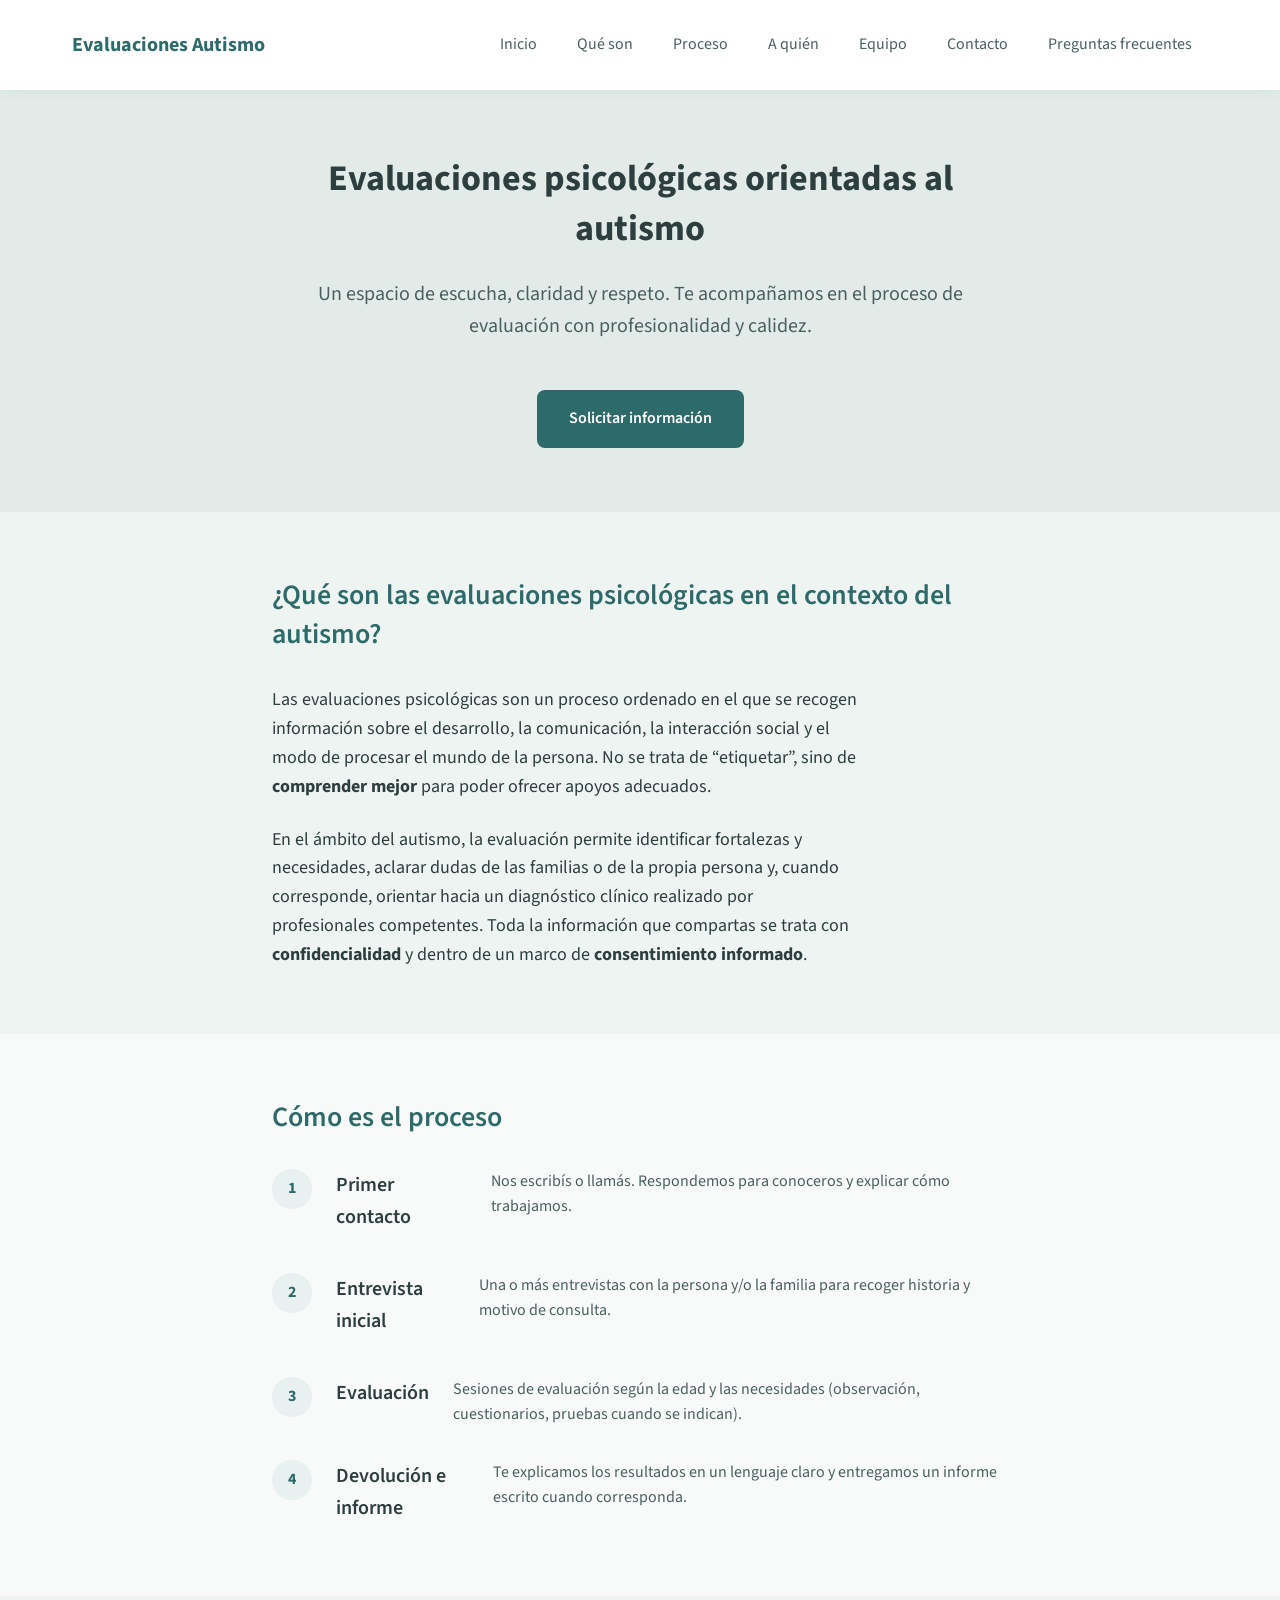
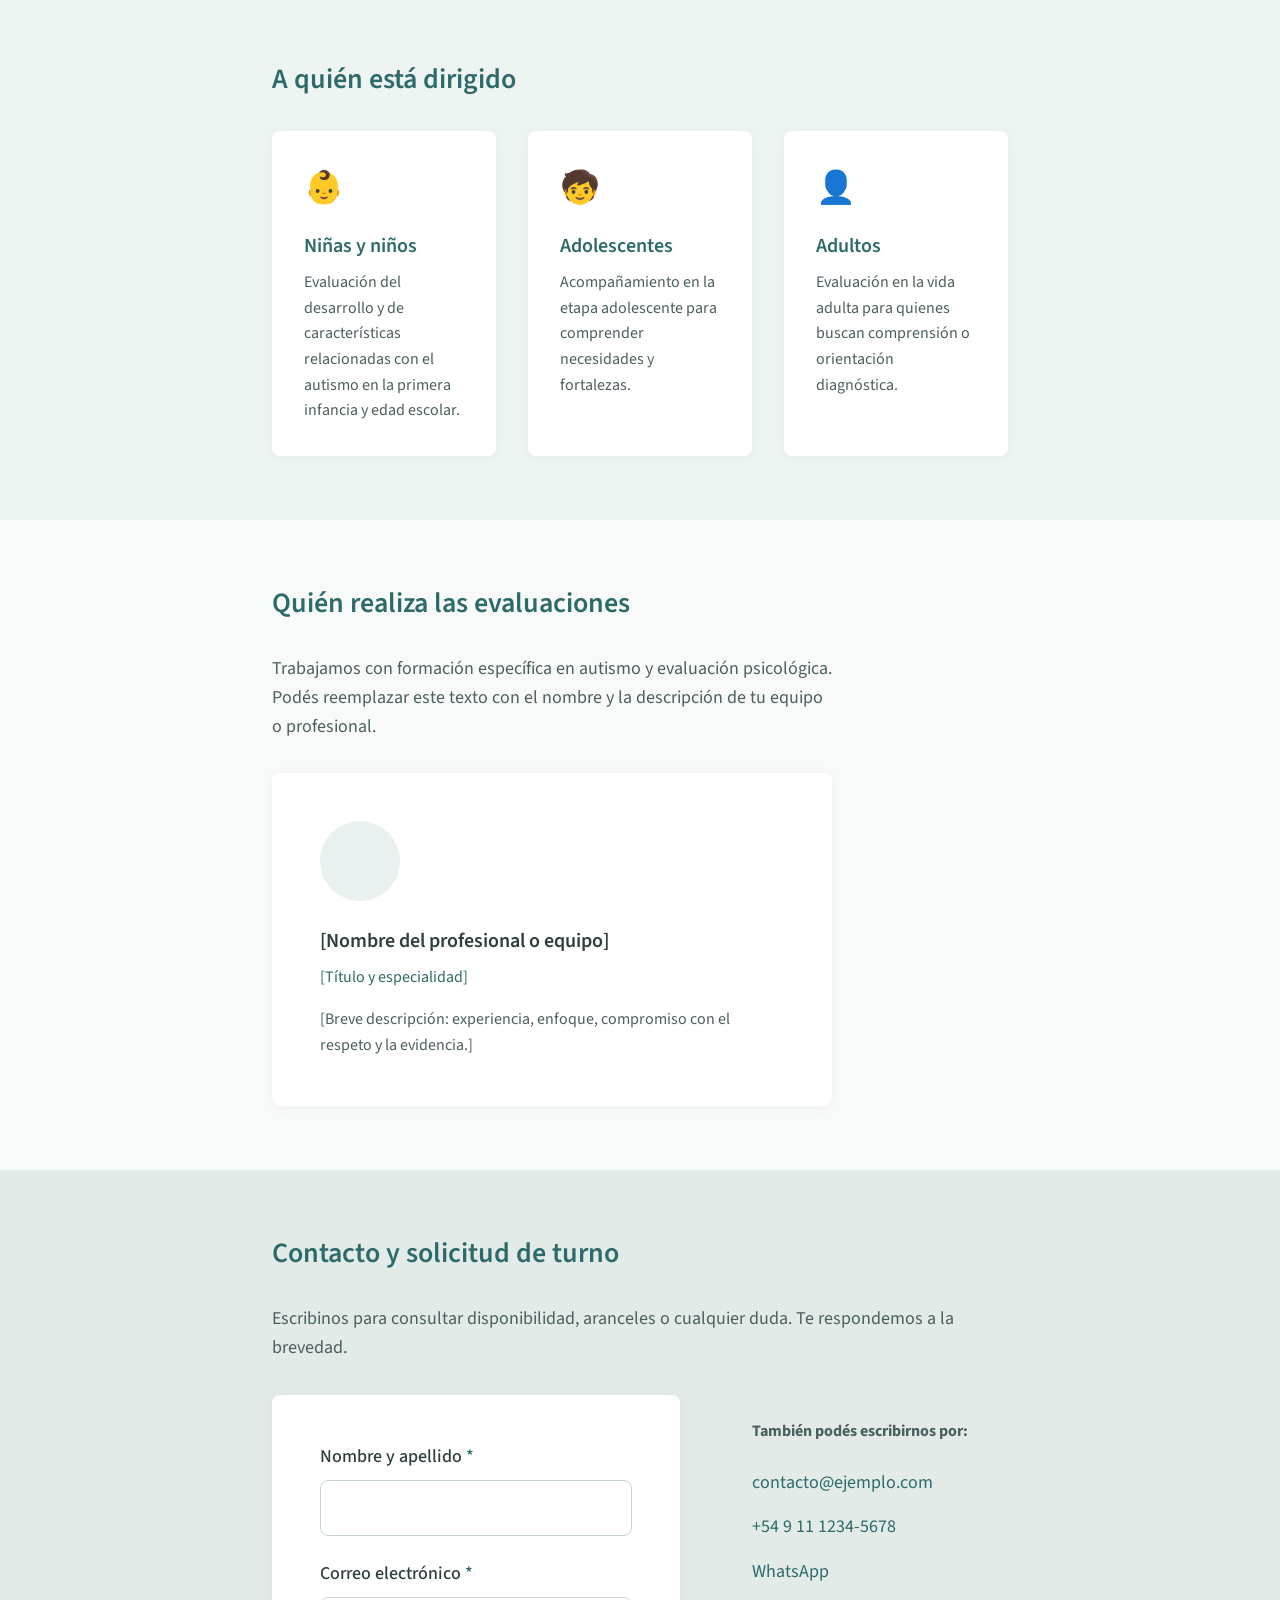
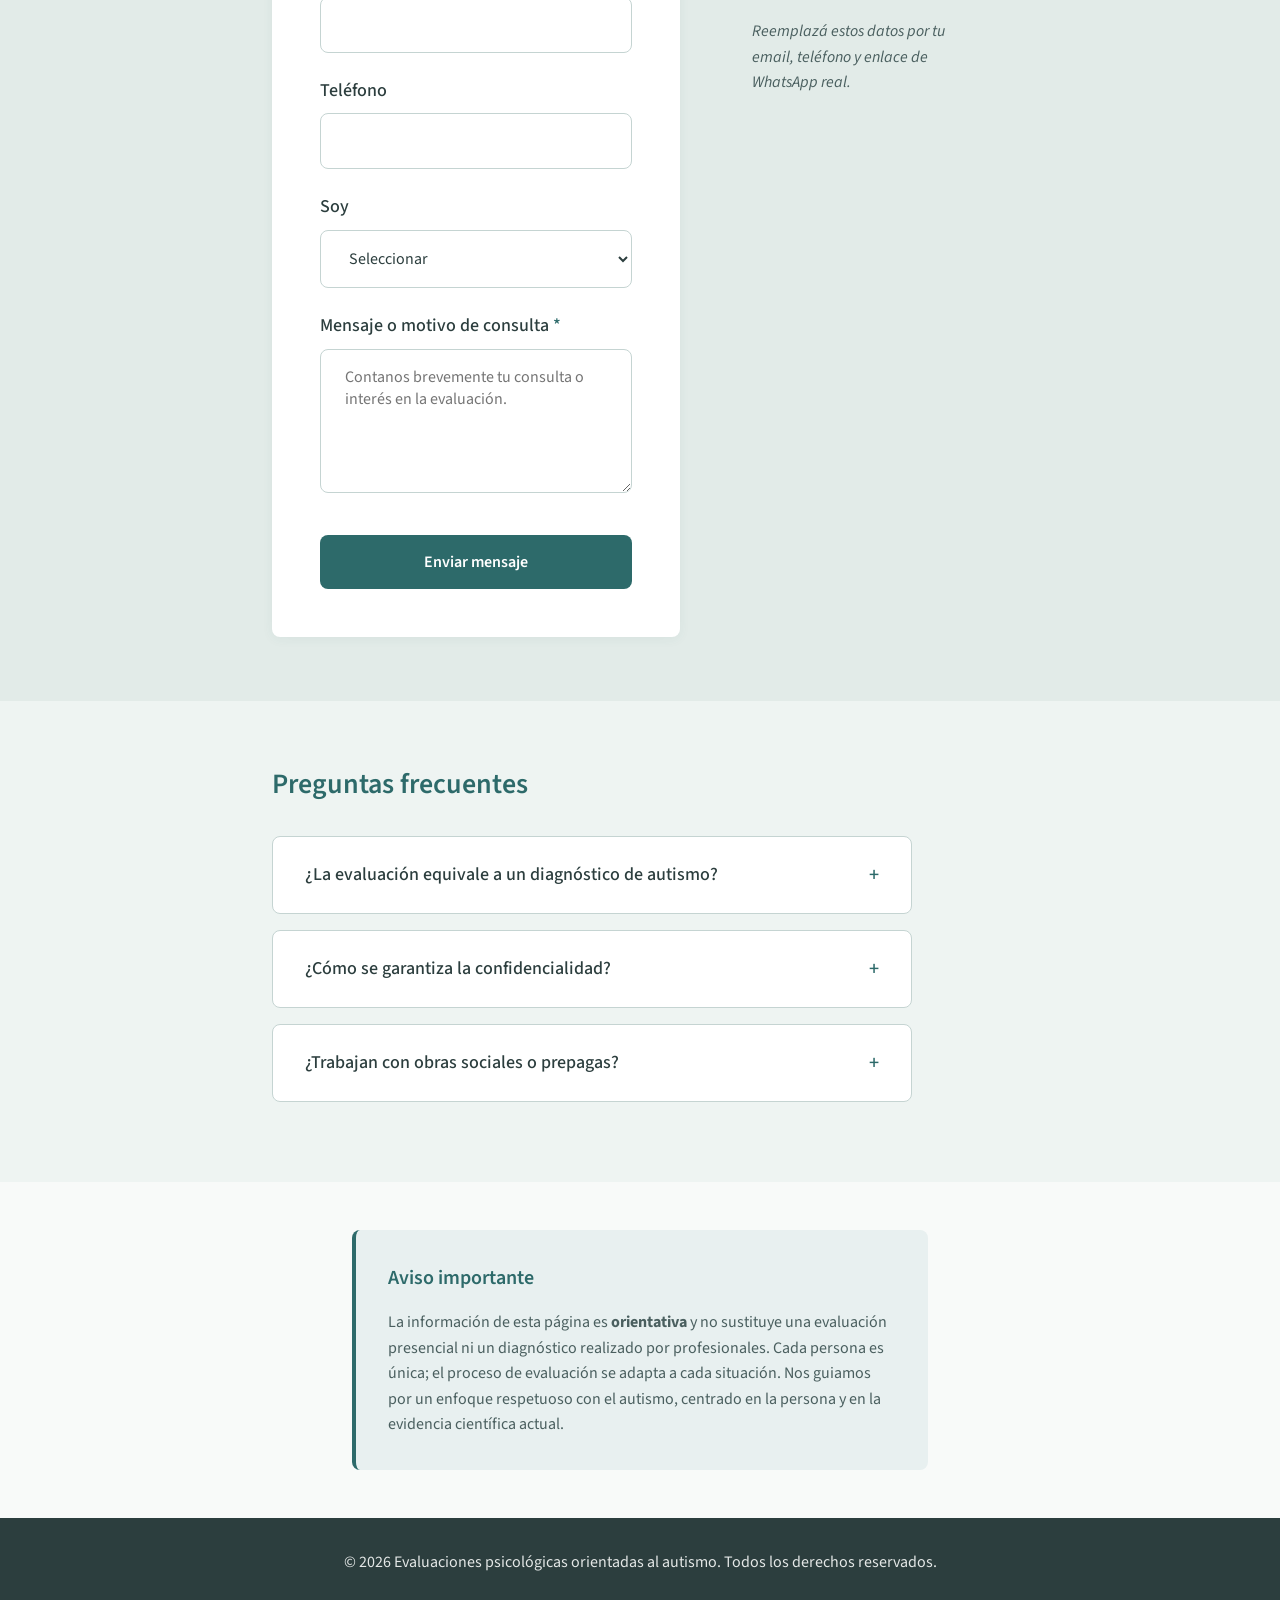
==== index.html @ 27ea04cd "Sitio evaluaciones psicológicas orientadas al autismo Made-with: Cursor" ====
<!DOCTYPE html>
<html lang="es">
<head>
  <meta charset="UTF-8">
  <meta name="viewport" content="width=device-width, initial-scale=1.0">
  <meta name="description" content="Servicio de evaluaciones psicológicas orientadas al autismo. Información clara, proceso transparente y acompañamiento respetuoso para familias y adultos.">
  <title>Evaluaciones Psicológicas — Autismo | Servicio profesional</title>
  <link rel="preconnect" href="https://fonts.googleapis.com">
  <link rel="preconnect" href="https://fonts.gstatic.com" crossorigin>
  <link href="https://fonts.googleapis.com/css2?family=Source+Sans+3:wght@400;500;600;700&display=swap" rel="stylesheet">
  <link rel="stylesheet" href="css/styles.css">
</head>
<body>
  <a href="#main" class="skip-link">Ir al contenido principal</a>

  <header class="header" role="banner">
    <div class="header-inner">
      <a href="#" class="logo" aria-label="Inicio">Evaluaciones Autismo</a>
      <button class="nav-toggle" aria-expanded="false" aria-controls="nav-main" aria-label="Abrir menú">
        <span class="nav-toggle-bar"></span>
        <span class="nav-toggle-bar"></span>
        <span class="nav-toggle-bar"></span>
      </button>
      <nav id="nav-main" class="nav" role="navigation" aria-label="Principal">
        <ul class="nav-list">
          <li><a href="#inicio">Inicio</a></li>
          <li><a href="#evaluaciones">Qué son</a></li>
          <li><a href="#proceso">Proceso</a></li>
          <li><a href="#dirigido">A quién</a></li>
          <li><a href="#equipo">Equipo</a></li>
          <li><a href="#contacto">Contacto</a></li>
          <li><a href="#preguntas">Preguntas frecuentes</a></li>
        </ul>
      </nav>
    </div>
  </header>

  <main id="main" role="main">
    <section id="inicio" class="hero" aria-labelledby="hero-title">
      <div class="hero-inner">
        <h1 id="hero-title" class="hero-title">Evaluaciones psicológicas orientadas al autismo</h1>
        <p class="hero-text">Un espacio de escucha, claridad y respeto. Te acompañamos en el proceso de evaluación con profesionalidad y calidez.</p>
        <a href="#contacto" class="btn btn-primary">Solicitar información</a>
      </div>
    </section>

    <section id="evaluaciones" class="section section--alt" aria-labelledby="titulo-evaluaciones">
      <div class="container">
        <h2 id="titulo-evaluaciones" class="section-title">¿Qué son las evaluaciones psicológicas en el contexto del autismo?</h2>
        <div class="prose">
          <p>Las evaluaciones psicológicas son un proceso ordenado en el que se recogen información sobre el desarrollo, la comunicación, la interacción social y el modo de procesar el mundo de la persona. No se trata de “etiquetar”, sino de <strong>comprender mejor</strong> para poder ofrecer apoyos adecuados.</p>
          <p>En el ámbito del autismo, la evaluación permite identificar fortalezas y necesidades, aclarar dudas de las familias o de la propia persona y, cuando corresponde, orientar hacia un diagnóstico clínico realizado por profesionales competentes. Toda la información que compartas se trata con <strong>confidencialidad</strong> y dentro de un marco de <strong>consentimiento informado</strong>.</p>
        </div>
      </div>
    </section>

    <section id="proceso" class="section" aria-labelledby="titulo-proceso">
      <div class="container">
        <h2 id="titulo-proceso" class="section-title">Cómo es el proceso</h2>
        <ol class="process-list">
          <li class="process-item">
            <span class="process-num" aria-hidden="true">1</span>
            <h3 class="process-title">Primer contacto</h3>
            <p>Nos escribís o llamás. Respondemos para conoceros y explicar cómo trabajamos.</p>
          </li>
          <li class="process-item">
            <span class="process-num" aria-hidden="true">2</span>
            <h3 class="process-title">Entrevista inicial</h3>
            <p>Una o más entrevistas con la persona y/o la familia para recoger historia y motivo de consulta.</p>
          </li>
          <li class="process-item">
            <span class="process-num" aria-hidden="true">3</span>
            <h3 class="process-title">Evaluación</h3>
            <p>Sesiones de evaluación según la edad y las necesidades (observación, cuestionarios, pruebas cuando se indican).</p>
          </li>
          <li class="process-item">
            <span class="process-num" aria-hidden="true">4</span>
            <h3 class="process-title">Devolución e informe</h3>
            <p>Te explicamos los resultados en un lenguaje claro y entregamos un informe escrito cuando corresponda.</p>
          </li>
        </ol>
      </div>
    </section>

    <section id="dirigido" class="section section--alt" aria-labelledby="titulo-dirigido">
      <div class="container">
        <h2 id="titulo-dirigido" class="section-title">A quién está dirigido</h2>
        <ul class="audience-list">
          <li class="audience-item">
            <span class="audience-icon" aria-hidden="true">👶</span>
            <h3>Niñas y niños</h3>
            <p>Evaluación del desarrollo y de características relacionadas con el autismo en la primera infancia y edad escolar.</p>
          </li>
          <li class="audience-item">
            <span class="audience-icon" aria-hidden="true">🧒</span>
            <h3>Adolescentes</h3>
            <p>Acompañamiento en la etapa adolescente para comprender necesidades y fortalezas.</p>
          </li>
          <li class="audience-item">
            <span class="audience-icon" aria-hidden="true">👤</span>
            <h3>Adultos</h3>
            <p>Evaluación en la vida adulta para quienes buscan comprensión o orientación diagnóstica.</p>
          </li>
        </ul>
      </div>
    </section>

    <section id="equipo" class="section" aria-labelledby="titulo-equipo">
      <div class="container">
        <h2 id="titulo-equipo" class="section-title">Quién realiza las evaluaciones</h2>
        <div class="team-block">
          <p class="team-intro">Trabajamos con formación específica en autismo y evaluación psicológica. Podés reemplazar este texto con el nombre y la descripción de tu equipo o profesional.</p>
          <div class="team-card">
            <div class="team-avatar" aria-hidden="true"></div>
            <h3 class="team-name">[Nombre del profesional o equipo]</h3>
            <p class="team-role">[Título y especialidad]</p>
            <p class="team-bio">[Breve descripción: experiencia, enfoque, compromiso con el respeto y la evidencia.]</p>
          </div>
        </div>
      </div>
    </section>

    <section id="contacto" class="section section--contact" aria-labelledby="titulo-contacto">
      <div class="container">
        <h2 id="titulo-contacto" class="section-title">Contacto y solicitud de turno</h2>
        <p class="contact-intro">Escribinos para consultar disponibilidad, aranceles o cualquier duda. Te respondemos a la brevedad.</p>
        <div class="contact-grid">
          <form class="form" action="#" method="post" id="form-contacto" aria-labelledby="titulo-contacto">
            <div class="form-group">
              <label for="nombre">Nombre y apellido <span class="required">*</span></label>
              <input type="text" id="nombre" name="nombre" required autocomplete="name">
            </div>
            <div class="form-group">
              <label for="email">Correo electrónico <span class="required">*</span></label>
              <input type="email" id="email" name="email" required autocomplete="email">
            </div>
            <div class="form-group">
              <label for="telefono">Teléfono</label>
              <input type="tel" id="telefono" name="telefono" autocomplete="tel">
            </div>
            <div class="form-group">
              <label for="rol">Soy</label>
              <select id="rol" name="rol" aria-describedby="rol-desc">
                <option value="">Seleccionar</option>
                <option value="familiar">Familiar / cuidador</option>
                <option value="adulto">Adulto que busca evaluación</option>
                <option value="profesional">Profesional o institución que deriva</option>
              </select>
              <span id="rol-desc" class="visually-hidden">Indica si eres familiar, adulto que busca evaluación o profesional que deriva</span>
            </div>
            <div class="form-group">
              <label for="mensaje">Mensaje o motivo de consulta <span class="required">*</span></label>
              <textarea id="mensaje" name="mensaje" rows="5" required placeholder="Contanos brevemente tu consulta o interés en la evaluación."></textarea>
            </div>
            <button type="submit" class="btn btn-primary btn--full">Enviar mensaje</button>
          </form>
          <div class="contact-extra">
            <p><strong>También podés escribirnos por:</strong></p>
            <ul class="contact-links">
              <li><a href="mailto:contacto@ejemplo.com">contacto@ejemplo.com</a></li>
              <li><a href="tel:+5491112345678">+54 9 11 1234-5678</a></li>
              <li><a href="https://wa.me/5491112345678" target="_blank" rel="noopener noreferrer">WhatsApp</a></li>
            </ul>
            <p class="contact-note">Reemplazá estos datos por tu email, teléfono y enlace de WhatsApp real.</p>
          </div>
        </div>
      </div>
    </section>

    <section id="preguntas" class="section section--alt" aria-labelledby="titulo-preguntas">
      <div class="container">
        <h2 id="titulo-preguntas" class="section-title">Preguntas frecuentes</h2>
        <dl class="faq-list">
          <div class="faq-item">
            <dt><button type="button" class="faq-question" aria-expanded="false" aria-controls="faq-1" id="faq-q1" data-target="faq-1">¿La evaluación equivale a un diagnóstico de autismo?</button></dt>
            <dd id="faq-1" class="faq-answer" role="region" aria-labelledby="faq-q1" hidden>
              <p>La evaluación psicológica aporta información muy valiosa para la comprensión de la persona. El diagnóstico de autismo (TEA) lo realiza un equipo o profesional con competencia específica (por ejemplo psiquiatría, neurología o equipos interdisciplinarios), según los criterios vigentes. Nosotros podemos formar parte de ese proceso u orientar hacia los pasos siguientes.</p>
            </dd>
          </div>
          <div class="faq-item">
            <dt><button type="button" class="faq-question" aria-expanded="false" aria-controls="faq-2" id="faq-q2" data-target="faq-2">¿Cómo se garantiza la confidencialidad?</button></dt>
            <dd id="faq-2" class="faq-answer" role="region" aria-labelledby="faq-q2" hidden>
              <p>Todo lo que compartas en las entrevistas y durante la evaluación queda bajo secreto profesional. Solo con tu consentimiento explícito se comparte información con terceros (por ejemplo escuelas o otros profesionales). Los informes se entregan a la persona o a los responsables legales según corresponda.</p>
            </dd>
          </div>
          <div class="faq-item">
            <dt><button type="button" class="faq-question" aria-expanded="false" aria-controls="faq-3" id="faq-q3" data-target="faq-3">¿Trabajan con obras sociales o prepagas?</button></dt>
            <dd id="faq-3" class="faq-answer" role="region" aria-labelledby="faq-q3" hidden>
              <p>Consultá directamente por correo o teléfono para conocer las opciones de cobertura y modalidad de pago. Te daremos la información actualizada al momento de tu consulta.</p>
            </dd>
          </div>
        </dl>
      </div>
    </section>

    <section class="section section--disclaimer" aria-label="Aviso importante">
      <div class="container container--narrow">
        <div class="disclaimer">
          <h2 class="disclaimer-title">Aviso importante</h2>
          <p>La información de esta página es <strong>orientativa</strong> y no sustituye una evaluación presencial ni un diagnóstico realizado por profesionales. Cada persona es única; el proceso de evaluación se adapta a cada situación. Nos guiamos por un enfoque respetuoso con el autismo, centrado en la persona y en la evidencia científica actual.</p>
        </div>
      </div>
    </section>
  </main>

  <footer class="footer" role="contentinfo">
    <div class="container">
      <p class="footer-text">© <span id="year"></span> Evaluaciones psicológicas orientadas al autismo. Todos los derechos reservados.</p>
    </div>
  </footer>

  <script src="js/main.js"></script>
</body>
</html>
---- css/styles.css ----
/* ============================================
   Evaluaciones psicológicas — Autismo
   Paleta calmada, accesible, sin elementos distractores
   ============================================ */

:root {
  /* Colores: azules y verdes suaves + neutros */
  --color-bg: #f8faf9;
  --color-bg-alt: #eef4f2;
  --color-bg-hero: #e2ebe8;
  --color-surface: #ffffff;
  --color-primary: #2d6a6a;
  --color-primary-soft: #3d8585;
  --color-primary-light: #e8f0f0;
  --color-text: #2c3e3e;
  --color-text-soft: #4a5f5f;
  --color-border: #c5d4d2;
  --color-focus: #2d6a6a;
  --color-focus-ring: rgba(45, 106, 106, 0.35);

  /* Tipografía */
  --font-sans: 'Source Sans 3', -apple-system, BlinkMacSystemFont, 'Segoe UI', sans-serif;
  --text-base: 1.125rem;
  --text-sm: 1rem;
  --text-lg: 1.25rem;
  --line-tight: 1.4;
  --line-normal: 1.6;

  /* Espaciado */
  --space-xs: 0.5rem;
  --space-sm: 1rem;
  --space-md: 1.5rem;
  --space-lg: 2rem;
  --space-xl: 3rem;
  --space-2xl: 4rem;

  /* Bordes y sombras suaves */
  --radius: 8px;
  --shadow-soft: 0 2px 12px rgba(45, 106, 106, 0.06);
}

/* Reset suave */
*, *::before, *::after { box-sizing: border-box; }
html { scroll-behavior: smooth; }
body {
  margin: 0;
  font-family: var(--font-sans);
  font-size: var(--text-base);
  line-height: var(--line-normal);
  color: var(--color-text);
  background-color: var(--color-bg);
}

/* Accesibilidad: enlace para saltar al contenido */
.skip-link {
  position: absolute;
  top: -3rem;
  left: var(--space-sm);
  padding: var(--space-xs) var(--space-md);
  background: var(--color-primary);
  color: var(--color-surface);
  text-decoration: none;
  font-weight: 600;
  z-index: 100;
  border-radius: var(--radius);
  transition: top 0.2s ease;
}
.skip-link:focus {
  top: var(--space-sm);
  outline: 3px solid var(--color-focus-ring);
  outline-offset: 2px;
}

.visually-hidden {
  position: absolute;
  width: 1px;
  height: 1px;
  padding: 0;
  margin: -1px;
  overflow: hidden;
  clip: rect(0, 0, 0, 0);
  white-space: nowrap;
  border: 0;
}

/* Enfoque visible para teclado */
:focus-visible {
  outline: 2px solid var(--color-focus);
  outline-offset: 2px;
}

/* ========== Header y navegación ========== */
.header {
  background: var(--color-surface);
  box-shadow: var(--shadow-soft);
  position: sticky;
  top: 0;
  z-index: 50;
}

.header-inner {
  max-width: 1200px;
  margin: 0 auto;
  padding: var(--space-md) var(--space-lg);
  display: flex;
  align-items: center;
  justify-content: space-between;
  gap: var(--space-md);
}

.logo {
  font-size: var(--text-lg);
  font-weight: 700;
  color: var(--color-primary);
  text-decoration: none;
}
.logo:hover { color: var(--color-primary-soft); }

.nav-toggle {
  display: none;
  flex-direction: column;
  justify-content: center;
  gap: 5px;
  width: 44px;
  height: 44px;
  padding: 0;
  border: 1px solid var(--color-border);
  background: var(--color-surface);
  border-radius: var(--radius);
  cursor: pointer;
}
.nav-toggle-bar {
  display: block;
  height: 2px;
  background: var(--color-text);
  border-radius: 1px;
}

.nav-list {
  list-style: none;
  margin: 0;
  padding: 0;
  display: flex;
  flex-wrap: wrap;
  gap: var(--space-xs);
}

.nav-list a {
  display: block;
  padding: var(--space-xs) var(--space-sm);
  color: var(--color-text-soft);
  text-decoration: none;
  font-size: var(--text-sm);
  border-radius: var(--radius);
}
.nav-list a:hover,
.nav-list a:focus {
  color: var(--color-primary);
  background: var(--color-primary-light);
}

@media (max-width: 768px) {
  .nav-toggle { display: flex; }
  .nav {
    position: absolute;
    top: 100%;
    left: 0;
    right: 0;
    background: var(--color-surface);
    box-shadow: var(--shadow-soft);
    padding: var(--space-md);
    max-height: 0;
    overflow: hidden;
    transition: max-height 0.3s ease;
  }
  .nav.is-open { max-height: 400px; }
  .nav-list {
    flex-direction: column;
  }
  .nav-list a {
    padding: var(--space-sm);
  }
}

/* ========== Contenedores ========== */
.container {
  max-width: 800px;
  margin: 0 auto;
  padding: 0 var(--space-lg);
}

.container--narrow {
  max-width: 640px;
}

/* ========== Secciones ========== */
.section {
  padding: var(--space-2xl) 0;
}

.section--alt {
  background: var(--color-bg-alt);
}

.section--contact {
  background: var(--color-bg-hero);
}

.section--disclaimer {
  padding: var(--space-xl) 0;
}

.section-title {
  font-size: 1.75rem;
  font-weight: 600;
  color: var(--color-primary);
  margin: 0 0 var(--space-lg);
  line-height: var(--line-tight);
}

/* ========== Hero ========== */
.hero {
  background: var(--color-bg-hero);
  padding: var(--space-2xl) var(--space-lg);
  text-align: center;
}

.hero-inner {
  max-width: 700px;
  margin: 0 auto;
}

.hero-title {
  font-size: clamp(1.5rem, 4vw, 2.25rem);
  font-weight: 700;
  color: var(--color-text);
  margin: 0 0 var(--space-md);
  line-height: var(--line-tight);
}

.hero-text {
  font-size: var(--text-lg);
  color: var(--color-text-soft);
  margin: 0 0 var(--space-xl);
}

/* ========== Botones ========== */
.btn {
  display: inline-block;
  padding: var(--space-sm) var(--space-lg);
  font-family: var(--font-sans);
  font-size: var(--text-sm);
  font-weight: 600;
  text-decoration: none;
  border: none;
  border-radius: var(--radius);
  cursor: pointer;
  transition: background 0.2s ease, color 0.2s ease;
}

.btn-primary {
  background: var(--color-primary);
  color: var(--color-surface);
}
.btn-primary:hover {
  background: var(--color-primary-soft);
}

.btn--full {
  width: 100%;
}

/* ========== Prosa ========== */
.prose {
  max-width: 65ch;
}

.prose p {
  margin: 0 0 var(--space-md);
}

.prose p:last-child {
  margin-bottom: 0;
}

/* ========== Proceso (lista numerada) ========== */
.process-list {
  list-style: none;
  margin: 0;
  padding: 0;
  counter-reset: step;
}

.process-item {
  display: flex;
  gap: var(--space-md);
  margin-bottom: var(--space-lg);
  align-items: flex-start;
}

.process-item:last-child { margin-bottom: 0; }

.process-num {
  flex-shrink: 0;
  width: 2.5rem;
  height: 2.5rem;
  display: flex;
  align-items: center;
  justify-content: center;
  background: var(--color-primary-light);
  color: var(--color-primary);
  font-weight: 700;
  font-size: var(--text-sm);
  border-radius: 50%;
}

.process-title {
  font-size: var(--text-lg);
  font-weight: 600;
  margin: 0 0 var(--space-xs);
  color: var(--color-text);
}

.process-item p {
  margin: 0;
  color: var(--color-text-soft);
  font-size: var(--text-sm);
}

/* ========== A quién está dirigido ========== */
.audience-list {
  list-style: none;
  margin: 0;
  padding: 0;
  display: grid;
  gap: var(--space-lg);
}

@media (min-width: 600px) {
  .audience-list { grid-template-columns: repeat(3, 1fr); }
}

.audience-item {
  background: var(--color-surface);
  padding: var(--space-lg);
  border-radius: var(--radius);
  box-shadow: var(--shadow-soft);
}

.audience-icon {
  font-size: 2rem;
  display: block;
  margin-bottom: var(--space-sm);
}

.audience-item h3 {
  font-size: var(--text-lg);
  font-weight: 600;
  margin: 0 0 var(--space-xs);
  color: var(--color-primary);
}

.audience-item p {
  margin: 0;
  font-size: var(--text-sm);
  color: var(--color-text-soft);
}

/* ========== Equipo ========== */
.team-block {
  max-width: 560px;
}

.team-intro {
  margin: 0 0 var(--space-lg);
  color: var(--color-text-soft);
}

.team-card {
  background: var(--color-surface);
  padding: var(--space-xl);
  border-radius: var(--radius);
  box-shadow: var(--shadow-soft);
}

.team-avatar {
  width: 80px;
  height: 80px;
  background: var(--color-primary-light);
  border-radius: 50%;
  margin-bottom: var(--space-md);
}

.team-name {
  font-size: var(--text-lg);
  font-weight: 600;
  margin: 0 0 var(--space-xs);
  color: var(--color-text);
}

.team-role {
  font-size: var(--text-sm);
  color: var(--color-primary);
  margin: 0 0 var(--space-sm);
}

.team-bio {
  margin: 0;
  font-size: var(--text-sm);
  color: var(--color-text-soft);
}

/* ========== Contacto y formulario ========== */
.contact-intro {
  margin: 0 0 var(--space-lg);
  color: var(--color-text-soft);
}

.contact-grid {
  display: grid;
  gap: var(--space-xl);
}

@media (min-width: 700px) {
  .contact-grid {
    grid-template-columns: 1fr 280px;
  }
}

.form {
  background: var(--color-surface);
  padding: var(--space-xl);
  border-radius: var(--radius);
  box-shadow: var(--shadow-soft);
}

.form-group {
  margin-bottom: var(--space-md);
}

.form-group:last-of-type {
  margin-bottom: var(--space-lg);
}

.form-group label {
  display: block;
  font-weight: 500;
  margin-bottom: var(--space-xs);
  color: var(--color-text);
}

.required { color: var(--color-primary); }

.form-group input,
.form-group select,
.form-group textarea {
  width: 100%;
  padding: var(--space-sm) var(--space-md);
  font-family: var(--font-sans);
  font-size: var(--text-sm);
  border: 1px solid var(--color-border);
  border-radius: var(--radius);
  background: var(--color-surface);
  color: var(--color-text);
}

.form-group input:focus,
.form-group select:focus,
.form-group textarea:focus {
  border-color: var(--color-primary);
  outline: none;
  box-shadow: 0 0 0 3px var(--color-focus-ring);
}

.form-group textarea {
  resize: vertical;
  min-height: 120px;
}

.contact-extra {
  padding: var(--space-md);
}

.contact-extra p {
  margin: 0 0 var(--space-sm);
  font-size: var(--text-sm);
  color: var(--color-text-soft);
}

.contact-links {
  list-style: none;
  margin: 0 0 var(--space-md);
  padding: 0;
}

.contact-links a {
  display: block;
  padding: var(--space-xs) 0;
  color: var(--color-primary);
  text-decoration: none;
}

.contact-links a:hover {
  text-decoration: underline;
}

.contact-note {
  font-size: 0.875rem;
  color: var(--color-text-soft);
  font-style: italic;
}

/* ========== FAQ ========== */
.faq-list {
  margin: 0;
  padding: 0;
  max-width: 640px;
}

.faq-item {
  margin-bottom: var(--space-sm);
  border: 1px solid var(--color-border);
  border-radius: var(--radius);
  overflow: hidden;
  background: var(--color-surface);
}

.faq-question {
  width: 100%;
  padding: var(--space-md) var(--space-lg);
  font-family: var(--font-sans);
  font-size: var(--text-base);
  font-weight: 500;
  text-align: left;
  color: var(--color-text);
  background: none;
  border: none;
  cursor: pointer;
  display: flex;
  align-items: center;
  justify-content: space-between;
}

.faq-question:hover {
  background: var(--color-primary-light);
}

.faq-question::after {
  content: '+';
  font-size: 1.25rem;
  color: var(--color-primary);
  flex-shrink: 0;
  margin-left: var(--space-sm);
}

.faq-question[aria-expanded="true"]::after {
  content: '−';
}

.faq-answer {
  margin: 0;
  padding: 0 var(--space-lg) var(--space-md);
}

.faq-answer[hidden] {
  display: none;
}

.faq-answer p {
  margin: 0;
  padding-top: 0;
  font-size: var(--text-sm);
  color: var(--color-text-soft);
  line-height: var(--line-normal);
}

/* ========== Disclaimer ========== */
.disclaimer {
  background: var(--color-primary-light);
  padding: var(--space-lg);
  border-radius: var(--radius);
  border-left: 4px solid var(--color-primary);
}

.disclaimer-title {
  font-size: var(--text-lg);
  font-weight: 600;
  margin: 0 0 var(--space-sm);
  color: var(--color-primary);
}

.disclaimer p {
  margin: 0;
  font-size: var(--text-sm);
  color: var(--color-text-soft);
}

/* ========== Footer ========== */
.footer {
  background: var(--color-text);
  color: var(--color-bg);
  padding: var(--space-lg);
  text-align: center;
}

.footer-text {
  margin: 0;
  font-size: var(--text-sm);
  opacity: 0.9;
}
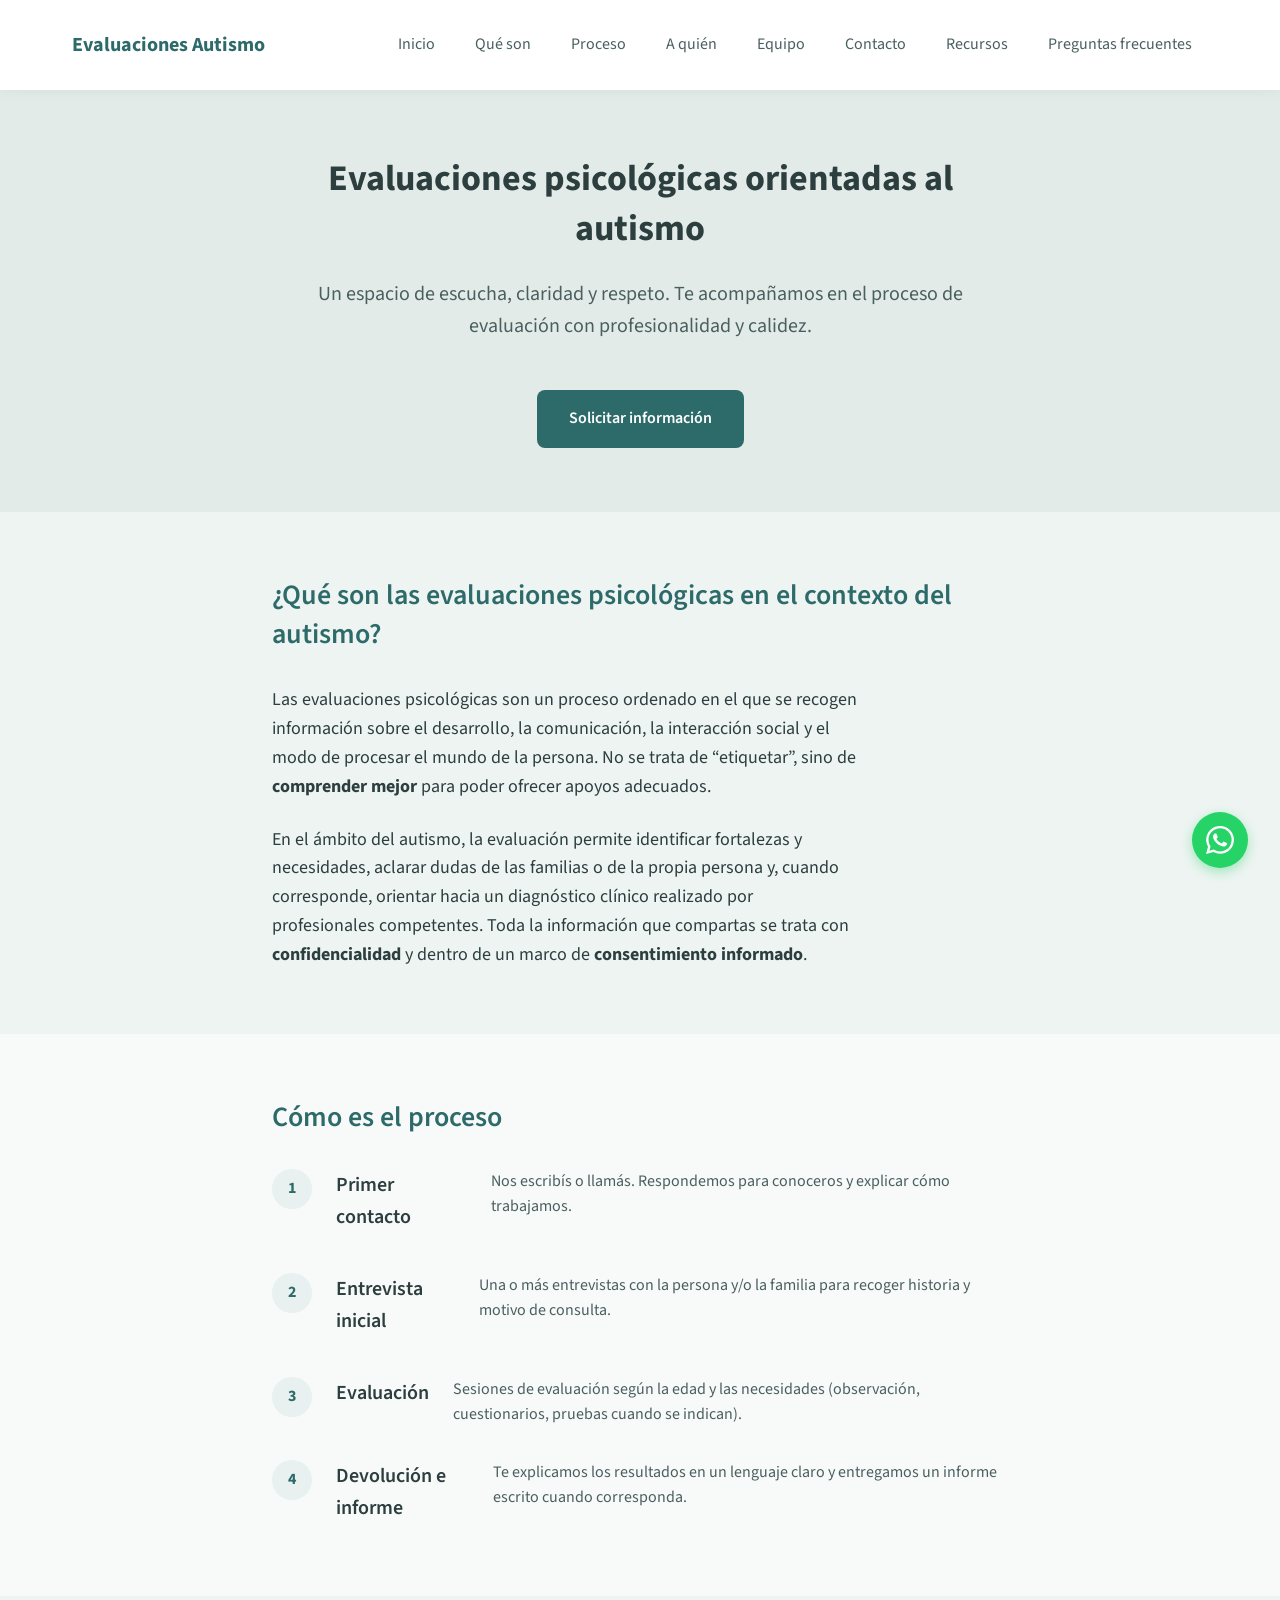
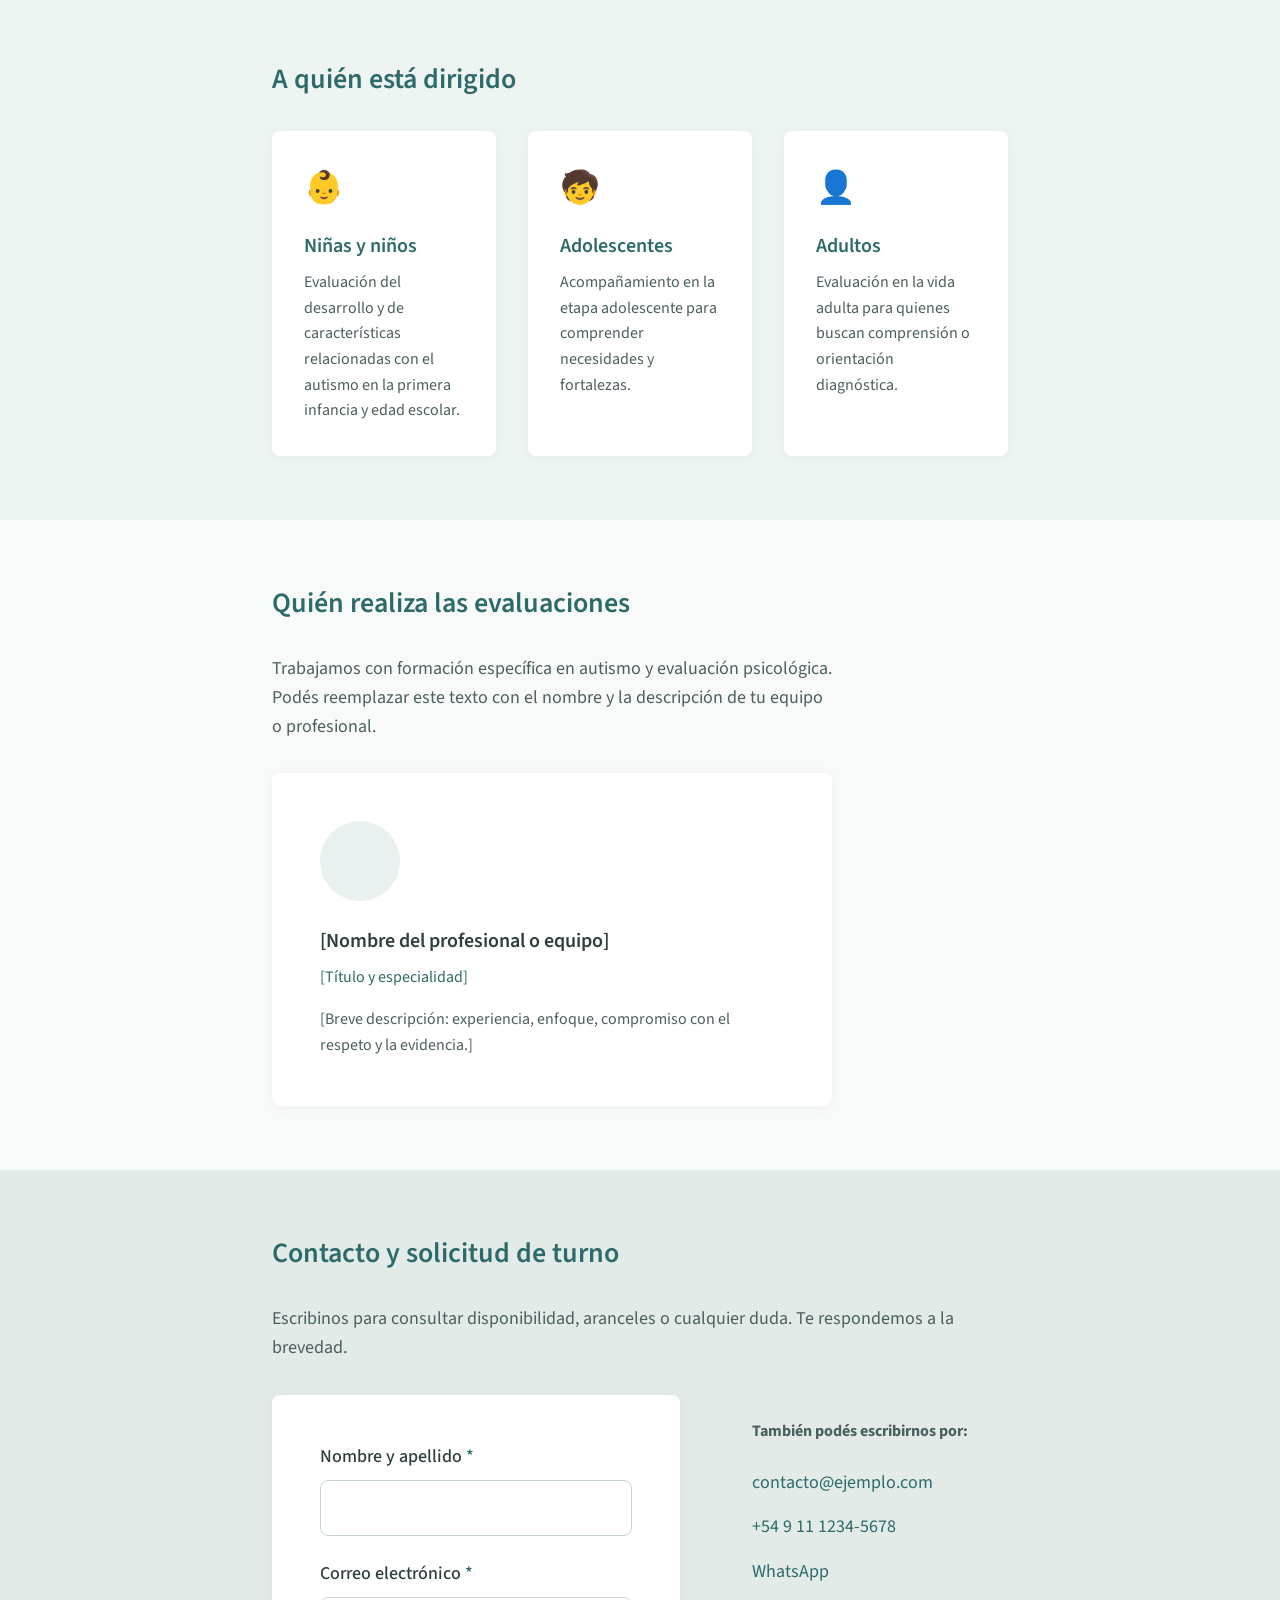
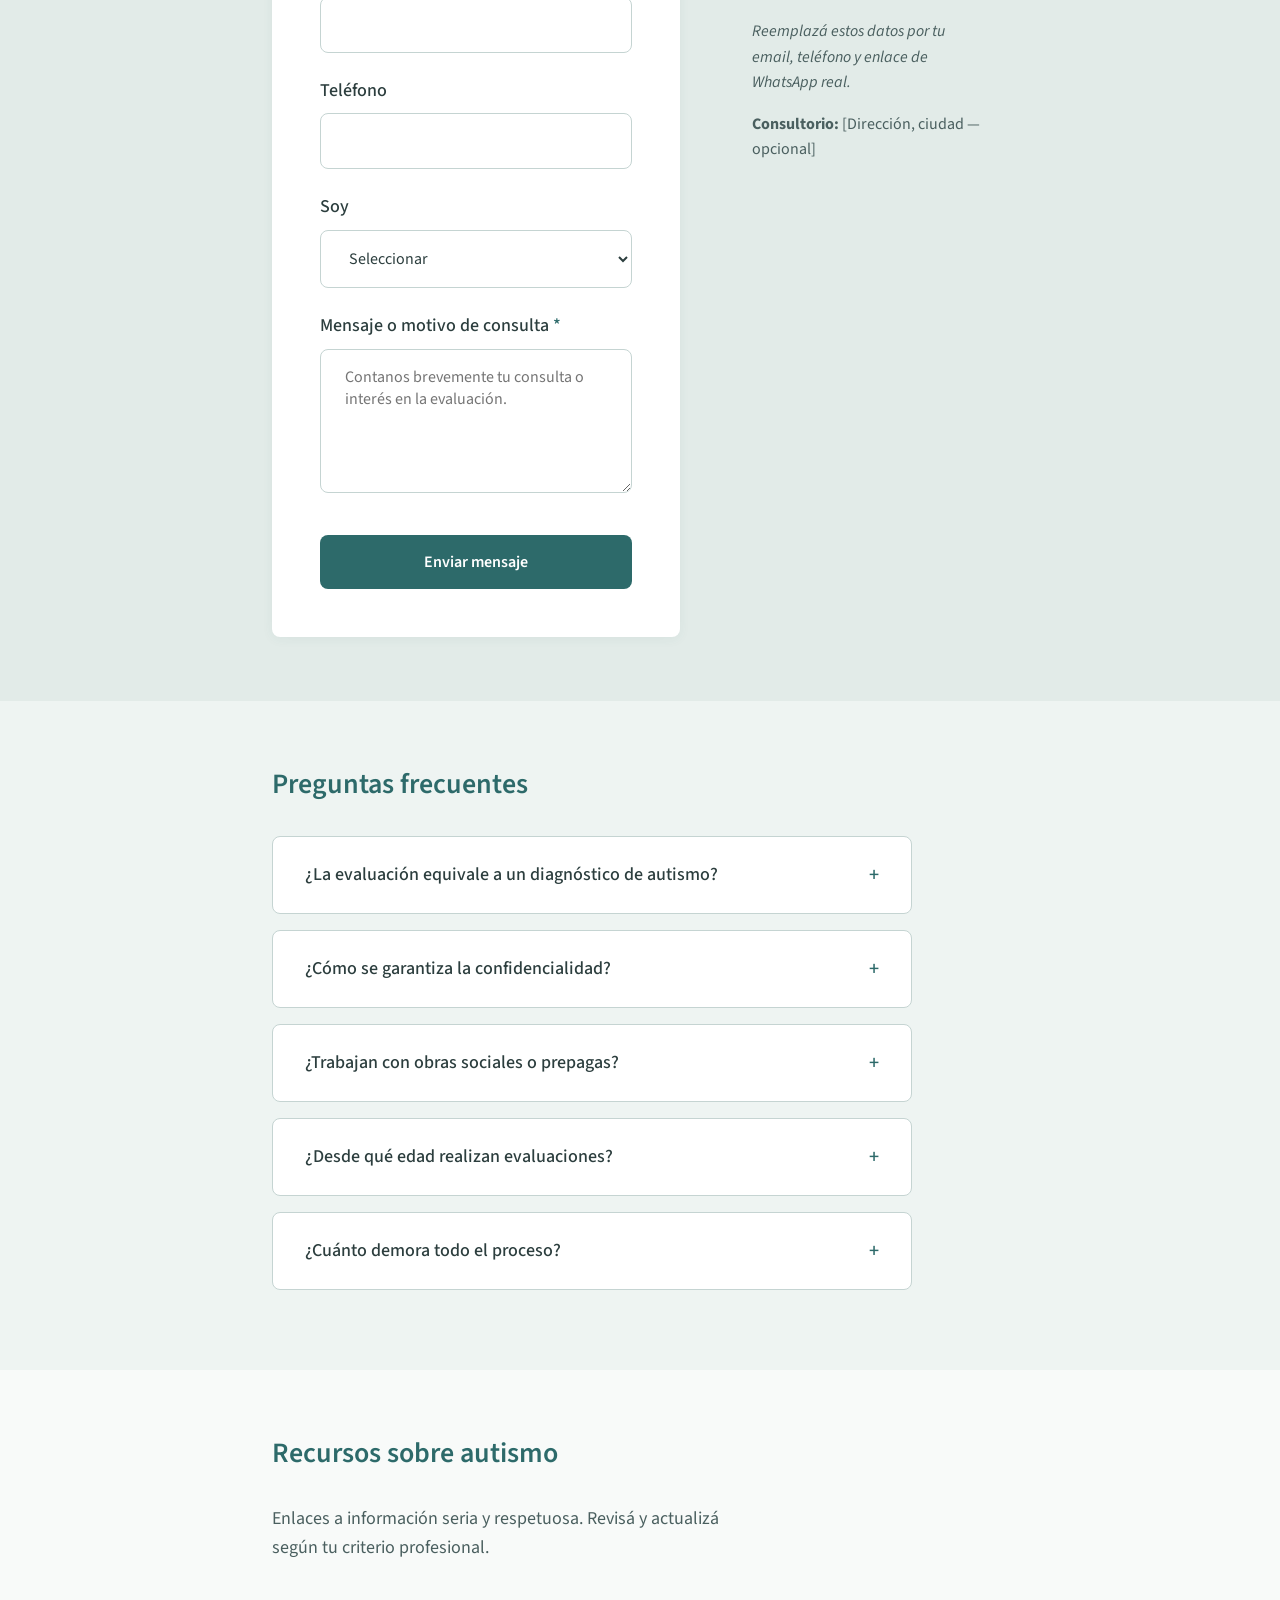
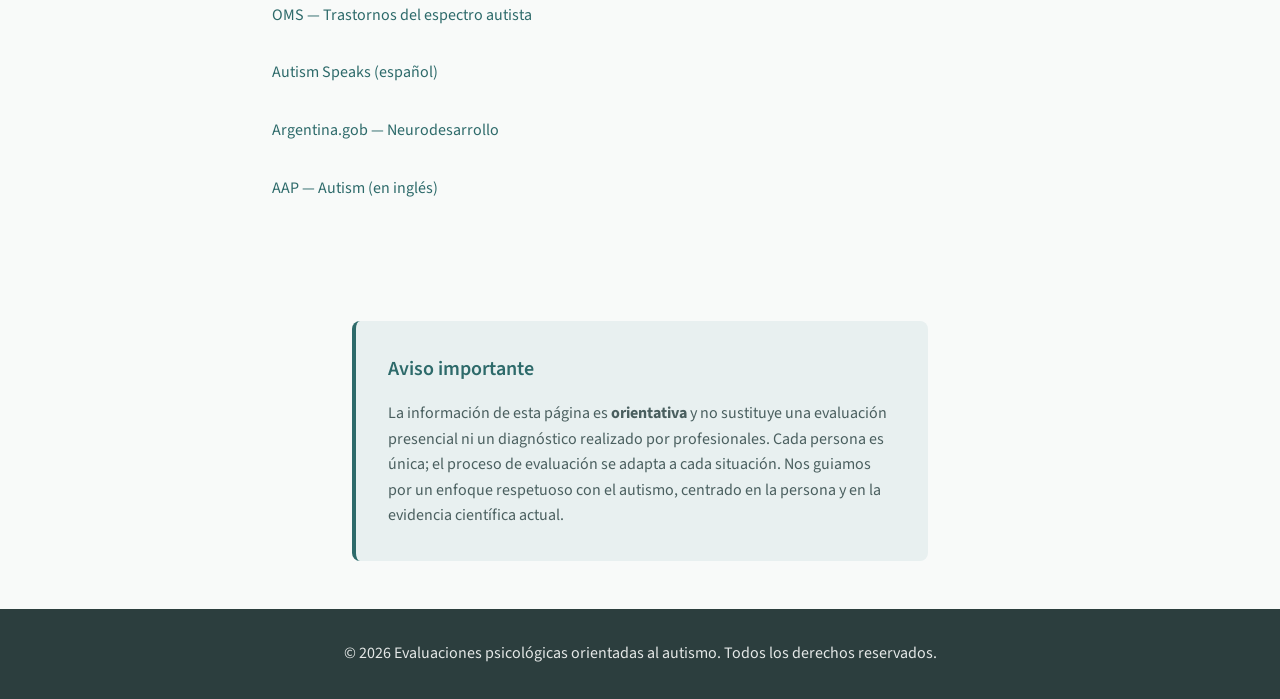
==== commit 7cc7441a: "Form real Netlify, favicon, OG, WhatsApp, recursos, mas FAQ, gracias Made-with: Cursor" ====
--- a/index.html
+++ b/index.html
@@ -5,6 +5,18 @@
   <meta name="viewport" content="width=device-width, initial-scale=1.0">
   <meta name="description" content="Servicio de evaluaciones psicológicas orientadas al autismo. Información clara, proceso transparente y acompañamiento respetuoso para familias y adultos.">
   <title>Evaluaciones Psicológicas — Autismo | Servicio profesional</title>
+  <!-- Favicon -->
+  <link rel="icon" type="image/svg+xml" href="favicon.svg">
+  <!-- Open Graph / redes sociales -->
+  <meta property="og:type" content="website">
+  <meta property="og:title" content="Evaluaciones Psicológicas — Autismo">
+  <meta property="og:description" content="Servicio de evaluaciones psicológicas orientadas al autismo. Información clara, proceso transparente y acompañamiento respetuoso para familias y adultos.">
+  <meta property="og:image" content="https://ed34.netlify.app/og-image.png">
+  <meta property="og:url" content="https://ed34.netlify.app">
+  <meta property="og:locale" content="es_AR">
+  <meta name="twitter:card" content="summary_large_image">
+  <meta name="twitter:title" content="Evaluaciones Psicológicas — Autismo">
+  <meta name="twitter:description" content="Servicio de evaluaciones psicológicas orientadas al autismo.">
   <link rel="preconnect" href="https://fonts.googleapis.com">
   <link rel="preconnect" href="https://fonts.gstatic.com" crossorigin>
   <link href="https://fonts.googleapis.com/css2?family=Source+Sans+3:wght@400;500;600;700&display=swap" rel="stylesheet">
@@ -29,6 +41,7 @@
           <li><a href="#dirigido">A quién</a></li>
           <li><a href="#equipo">Equipo</a></li>
           <li><a href="#contacto">Contacto</a></li>
+          <li><a href="#recursos">Recursos</a></li>
           <li><a href="#preguntas">Preguntas frecuentes</a></li>
         </ul>
       </nav>
@@ -125,7 +138,12 @@
         <h2 id="titulo-contacto" class="section-title">Contacto y solicitud de turno</h2>
         <p class="contact-intro">Escribinos para consultar disponibilidad, aranceles o cualquier duda. Te respondemos a la brevedad.</p>
         <div class="contact-grid">
-          <form class="form" action="#" method="post" id="form-contacto" aria-labelledby="titulo-contacto">
+          <form class="form" id="form-contacto" name="contacto" method="POST" data-netlify="true" data-netlify-honeypot="bot-field" aria-labelledby="titulo-contacto" netlify>
+            <input type="hidden" name="form-name" value="contacto">
+            <p class="form-honeypot" aria-hidden="true">
+              <label for="bot-field">No completar</label>
+              <input type="text" name="bot-field" id="bot-field" tabindex="-1" autocomplete="off">
+            </p>
             <div class="form-group">
               <label for="nombre">Nombre y apellido <span class="required">*</span></label>
               <input type="text" id="nombre" name="nombre" required autocomplete="name">
@@ -162,6 +180,7 @@
               <li><a href="https://wa.me/5491112345678" target="_blank" rel="noopener noreferrer">WhatsApp</a></li>
             </ul>
             <p class="contact-note">Reemplazá estos datos por tu email, teléfono y enlace de WhatsApp real.</p>
+            <p class="contact-address"><strong>Consultorio:</strong> [Dirección, ciudad — opcional]</p>
           </div>
         </div>
       </div>
@@ -189,7 +208,32 @@
               <p>Consultá directamente por correo o teléfono para conocer las opciones de cobertura y modalidad de pago. Te daremos la información actualizada al momento de tu consulta.</p>
             </dd>
           </div>
+          <div class="faq-item">
+            <dt><button type="button" class="faq-question" aria-expanded="false" aria-controls="faq-4" id="faq-q4" data-target="faq-4">¿Desde qué edad realizan evaluaciones?</button></dt>
+            <dd id="faq-4" class="faq-answer" role="region" aria-labelledby="faq-q4" hidden>
+              <p>Realizamos evaluaciones desde la primera infancia (a partir de los 2 años aproximadamente, según el motivo de consulta) hasta la vida adulta. La modalidad y las herramientas se adaptan a cada edad y a cada persona.</p>
+            </dd>
+          </div>
+          <div class="faq-item">
+            <dt><button type="button" class="faq-question" aria-expanded="false" aria-controls="faq-5" id="faq-q5" data-target="faq-5">¿Cuánto demora todo el proceso?</button></dt>
+            <dd id="faq-5" class="faq-answer" role="region" aria-labelledby="faq-q5" hidden>
+              <p>La duración depende de cada caso: cantidad de entrevistas, pruebas indicadas y disponibilidad. En el primer contacto te daremos una estimación orientativa según tu situación.</p>
+            </dd>
+          </div>
         </dl>
+      </div>
+    </section>
+
+    <section id="recursos" class="section" aria-labelledby="titulo-recursos">
+      <div class="container">
+        <h2 id="titulo-recursos" class="section-title">Recursos sobre autismo</h2>
+        <p class="recursos-intro">Enlaces a información seria y respetuosa. Revisá y actualizá según tu criterio profesional.</p>
+        <ul class="recursos-list">
+          <li><a href="https://www.who.int/es/news-room/fact-sheets/detail/autism-spectrum-disorders" target="_blank" rel="noopener noreferrer">OMS — Trastornos del espectro autista</a></li>
+          <li><a href="https://www.autismspeaks.org/es" target="_blank" rel="noopener noreferrer">Autism Speaks (español)</a></li>
+          <li><a href="https://www.argentina.gob.ar/salud/neurodesarrollo" target="_blank" rel="noopener noreferrer">Argentina.gob — Neurodesarrollo</a></li>
+          <li><a href="https://www.aap.org/en/patient-care/autism/" target="_blank" rel="noopener noreferrer">AAP — Autism (en inglés)</a></li>
+        </ul>
       </div>
     </section>
 
@@ -209,6 +253,11 @@
     </div>
   </footer>
 
+  <!-- Botón WhatsApp (reemplazá el número en el href) -->
+  <a href="https://wa.me/5491112345678?text=Hola%2C%20consulto%20por%20las%20evaluaciones%20psicol%C3%B3gicas%20orientadas%20al%20autismo." class="whatsapp-float" target="_blank" rel="noopener noreferrer" aria-label="Escribinos por WhatsApp">
+    <span class="whatsapp-float-icon" aria-hidden="true">WhatsApp</span>
+  </a>
+
   <script src="js/main.js"></script>
 </body>
 </html>
--- a/css/styles.css
+++ b/css/styles.css
@@ -510,6 +510,87 @@
   font-style: italic;
 }
 
+.contact-address {
+  margin: var(--space-sm) 0 0;
+  font-size: var(--text-sm);
+  color: var(--color-text-soft);
+}
+
+/* Honeypot: oculto para personas, visible para bots */
+.form-honeypot {
+  position: absolute;
+  width: 1px;
+  height: 1px;
+  padding: 0;
+  margin: -1px;
+  overflow: hidden;
+  clip: rect(0, 0, 0, 0);
+  border: 0;
+}
+
+/* ========== Recursos ========== */
+.recursos-intro {
+  margin: 0 0 var(--space-lg);
+  color: var(--color-text-soft);
+  max-width: 55ch;
+}
+
+.recursos-list {
+  list-style: none;
+  margin: 0;
+  padding: 0;
+  display: grid;
+  gap: var(--space-sm);
+}
+
+.recursos-list a {
+  display: inline-block;
+  padding: var(--space-xs) 0;
+  color: var(--color-primary);
+  text-decoration: none;
+  font-size: var(--text-sm);
+}
+
+.recursos-list a:hover {
+  text-decoration: underline;
+}
+
+/* ========== Botón WhatsApp flotante ========== */
+.whatsapp-float {
+  position: fixed;
+  bottom: var(--space-lg);
+  right: var(--space-lg);
+  z-index: 40;
+  width: 56px;
+  height: 56px;
+  border-radius: 50%;
+  background: #25d366;
+  color: #fff;
+  display: flex;
+  align-items: center;
+  justify-content: center;
+  box-shadow: 0 4px 12px rgba(37, 211, 102, 0.4);
+  text-decoration: none;
+  transition: transform 0.2s ease, box-shadow 0.2s ease;
+}
+
+.whatsapp-float:hover {
+  transform: scale(1.05);
+  box-shadow: 0 6px 16px rgba(37, 211, 102, 0.45);
+}
+
+.whatsapp-float:focus-visible {
+  outline: 2px solid var(--color-primary);
+  outline-offset: 2px;
+}
+
+.whatsapp-float-icon {
+  font-size: 0;
+  width: 28px;
+  height: 28px;
+  background: url("data:image/svg+xml,%3Csvg xmlns='http://www.w3.org/2000/svg' viewBox='0 0 24 24' fill='%23fff'%3E%3Cpath d='M17.472 14.382c-.297-.149-1.758-.867-2.03-.967-.273-.099-.471-.148-.67.15-.197.297-.767.966-.94 1.164-.173.199-.347.223-.644.075-.297-.15-1.255-.463-2.39-1.475-.883-.788-1.48-1.761-1.653-2.059-.173-.297-.018-.458.13-.606.134-.133.298-.347.446-.52.149-.174.198-.298.298-.497.099-.198.05-.371-.025-.52-.075-.149-.669-1.612-.916-2.207-.242-.579-.487-.5-.669-.51-.173-.008-.371-.01-.57-.01-.198 0-.52.074-.792.372-.272.297-1.04 1.016-1.04 2.479 0 1.462 1.065 2.875 1.213 3.074.149.198 2.096 3.2 5.077 4.487.709.306 1.262.489 1.694.625.712.227 1.36.195 1.871.118.571-.085 1.758-.719 2.006-1.413.248-.694.248-1.289.173-1.413-.074-.124-.272-.198-.57-.347m-5.421 7.403h-.004a9.87 9.87 0 01-5.031-1.378l-.361-.214-3.741.982.998-3.648-.235-.374a9.86 9.86 0 01-1.51-5.26c.001-5.45 4.436-9.884 9.888-9.884 2.64 0 5.122 1.03 6.988 2.898a9.825 9.825 0 012.893 6.994c-.003 5.45-4.437 9.884-9.885 9.884m8.413-18.297A11.815 11.815 0 0012.05 0C5.495 0 .16 5.335.157 11.892c0 2.096.547 4.142 1.588 5.945L.057 24l6.305-1.654a11.882 11.882 0 005.683 1.448h.005c6.554 0 11.89-5.335 11.893-11.893a11.821 11.821 0 00-3.48-8.413z'/%3E%3C/svg%3E") center/contain no-repeat;
+}
+
 /* ========== FAQ ========== */
 .faq-list {
   margin: 0;
